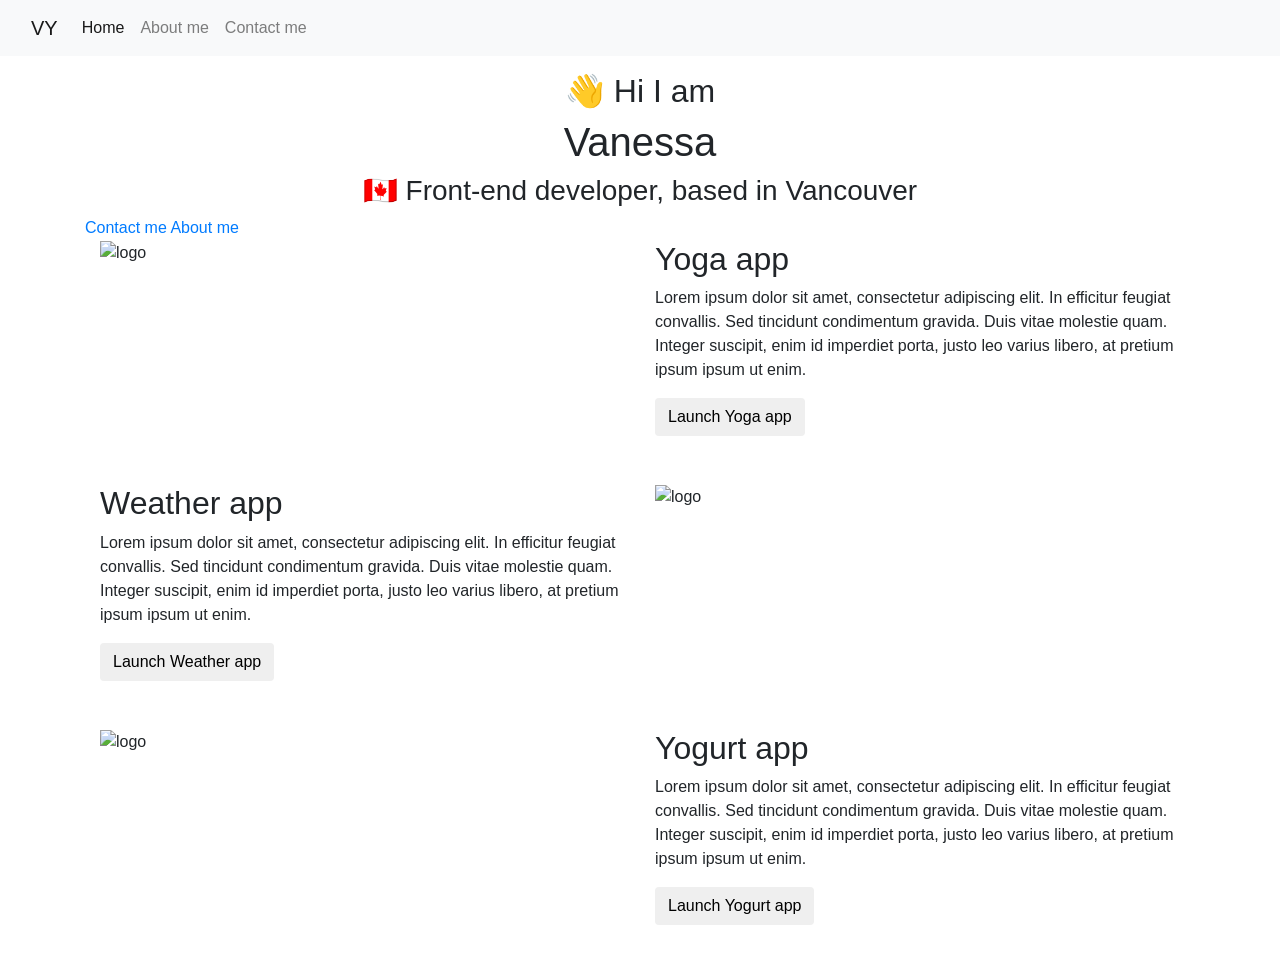
==== index.html @ 0da44477 "initial commit" ====
<!DOCTYPE html>
<html lang="en">
  <head>
    <meta charset="UTF-8" />
    <meta http-equiv="X-UA-Compatible" content="IE=edge" />
    <meta name="viewport" content="width=device-width, initial-scale=1.0" />
    <title>Vanessa</title>
    <link
      rel="stylesheet"
      href="https://maxcdn.bootstrapcdn.com/bootstrap/4.0.0/css/bootstrap.min.css"
      integrity="sha384-Gn5384xqQ1aoWXA+058RXPxPg6fy4IWvTNh0E263XmFcJlSAwiGgFAW/dAiS6JXm"
      crossorigin="anonymous"
    />
    <script
      src="https://code.jquery.com/jquery-3.2.1.slim.min.js"
      integrity="sha384-KJ3o2DKtIkvYIK3UENzmM7KCkRr/rE9/Qpg6aAZGJwFDMVNA/GpGFF93hXpG5KkN"
      crossorigin="anonymous"
    ></script>
    <script
      src="https://cdnjs.cloudflare.com/ajax/libs/popper.js/1.12.9/umd/popper.min.js"
      integrity="sha384-ApNbgh9B+Y1QKtv3Rn7W3mgPxhU9K/ScQsAP7hUibX39j7fakFPskvXusvfa0b4Q"
      crossorigin="anonymous"
    ></script>
    <script
      src="https://maxcdn.bootstrapcdn.com/bootstrap/4.0.0/js/bootstrap.min.js"
      integrity="sha384-JZR6Spejh4U02d8jOt6vLEHfe/JQGiRRSQQxSfFWpi1MquVdAyjUar5+76PVCmYl"
      crossorigin="anonymous"
    ></script>
    <link rel="stylesheet" href="style.css" />
  </head>
  <body>
    <nav class="navbar navbar-expand-lg navbar-light bg-light">
      <div class="container-fluid">
        <a class="navbar-brand" href="#">VY</a>
        <button
          class="navbar-toggler"
          type="button"
          data-bs-toggle="collapse"
          data-bs-target="#navbarNav"
          aria-controls="navbarNav"
          aria-expanded="false"
          aria-label="Toggle navigation"
        >
          <span class="navbar-toggler-icon"></span>
        </button>
        <div class="collapse navbar-collapse" id="navbarNav">
          <ul class="navbar-nav">
            <li class="nav-item">
              <a class="nav-link active" aria-current="page" href="/">Home</a>
            </li>
            <li class="nav-item">
              <a class="nav-link" href="/about.html">About me</a>
            </li>
            <li class="nav-item">
              <a class="nav-link" href="/about.html#contact"">Contact me</a>
            </li>
          </ul>
        </div>
      </div>
    </nav>
    <div class="container mt-3">
      <h2 class="text-center">👋 Hi I am</h2>
      <h1 class="text-center">Vanessa</h1>
      <h3 class="text-center">
        🇨🇦 Front-end developer, based in Vancouver
      </h3>
      <div class="navigation-links">
        <a href="about.html#contact" class="contact-link">Contact me</a>
        <a href="about.html" class="about-link">About me</a>
      </div>

      <div class="container">
        <div class="row mb-5">
          <div class="col-md-6">
            <img src="images/yoga.png" class="img-fluid" alt="logo" />
          </div>
          <div class="col-md-6">
            <h2>Yoga app</h2>
            <p class="text-left">
              Lorem ipsum dolor sit amet, consectetur adipiscing elit. In
              efficitur feugiat convallis. Sed tincidunt condimentum gravida. Duis
              vitae molestie quam. Integer suscipit, enim id imperdiet porta,
              justo leo varius libero, at pretium ipsum ipsum ut enim.
            </p>
            <button class="btn contact-link">Launch Yoga app</button>
          </div>
        </div>
        <div class="row mt-5 mb-5">
          <div class="col-md-6">
            <h2>Weather app</h2>
            <p class="text-left">
              Lorem ipsum dolor sit amet, consectetur adipiscing elit. In
              efficitur feugiat convallis. Sed tincidunt condimentum gravida. Duis
              vitae molestie quam. Integer suscipit, enim id imperdiet porta,
              justo leo varius libero, at pretium ipsum ipsum ut enim.
            </p>
            <button class="btn contact-link">Launch Weather app</button>
          </div>
          <div class="col-md-6">
            <img src="images/weather.png" class="img-fluid" alt="logo" />
          </div>
        </div>
        <div class="row mt-5 mb-5">
          <div class="col-md-6">
            <img src="images/yogurt.png" class="img-fluid" alt="logo" />
          </div>
          <div class="col-md-6">
            <h2>Yogurt app</h2>
            <p class="text-left">
              Lorem ipsum dolor sit amet, consectetur adipiscing elit. In
              efficitur feugiat convallis. Sed tincidunt condimentum gravida. Duis
              vitae molestie quam. Integer suscipit, enim id imperdiet porta,
              justo leo varius libero, at pretium ipsum ipsum ut enim.
            </p>
            <button class="btn contact-link">Launch Yogurt app</button>
          </div>
        </div>
      </div>
    </div>
  </body>
</html>
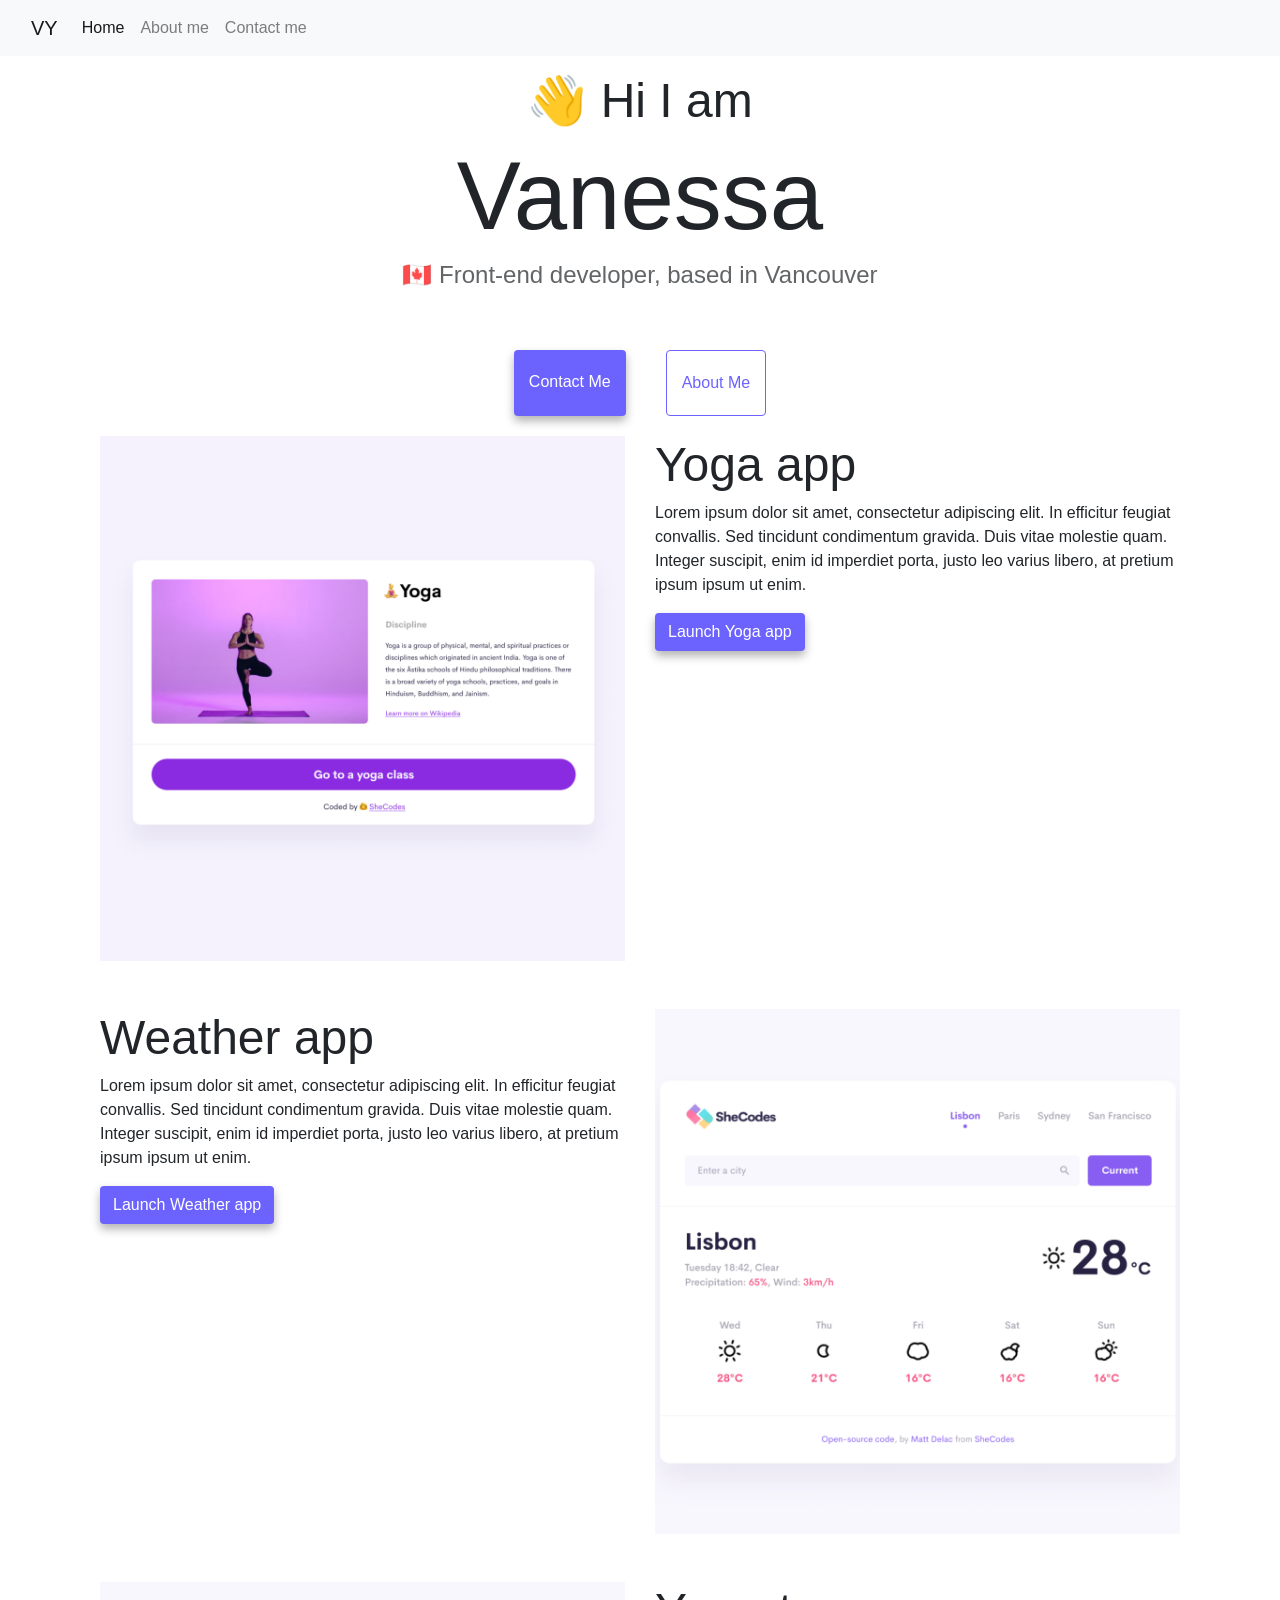
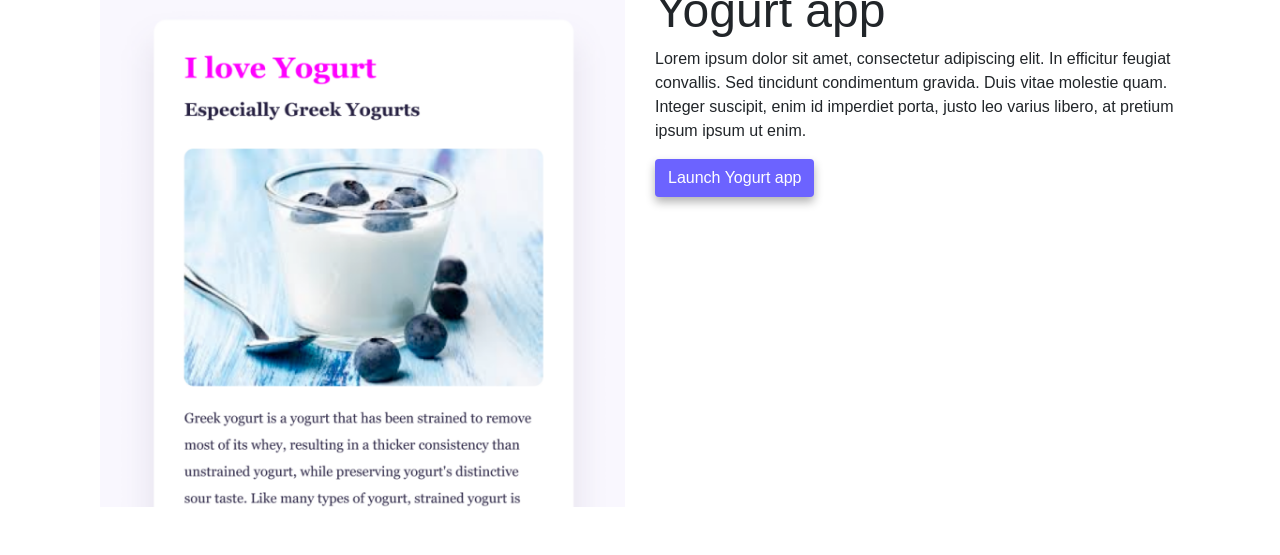
==== commit 9d46d881: "complete project migration" ====
--- a/index.html
+++ b/index.html
@@ -26,7 +26,7 @@
       integrity="sha384-JZR6Spejh4U02d8jOt6vLEHfe/JQGiRRSQQxSfFWpi1MquVdAyjUar5+76PVCmYl"
       crossorigin="anonymous"
     ></script>
-    <link rel="stylesheet" href="style.css" />
+    <link rel="stylesheet" href="css/styles.css" />
   </head>
   <body>
     <nav class="navbar navbar-expand-lg navbar-light bg-light">
--- a/css/styles.css
+++ b/css/styles.css
@@ -0,0 +1,85 @@
+:root {
+  --primary-color: #6c63ff;
+  --secondary-color: #f5f2fe;
+  --box-shadow: 0 5px 10px rgba(0, 0, 0, 0.3);
+}
+
+body {
+  /* margin: 60px auto; */
+  /* max-width: 800px; */
+}
+
+h1 {
+  font-size: 96px;
+}
+
+h2 {
+  font-size: 48px;
+}
+
+h3 {
+  font-size: 24px;
+  opacity: 0.7;
+}
+
+p {
+  border-radius: 4px;
+  font-size: 16px;
+  line-height: 1.5;
+}
+
+.navigation-links {
+  display: flex;
+  margin-top: 40px;
+  justify-content: center;
+}
+
+.navigation-links a {
+  margin: 20px;
+  border-radius: 4px;
+  padding: 20px 15px;
+  text-decoration: none;
+  text-transform: capitalize;
+}
+
+.contact-link {
+  background: var(--primary-color);
+  box-shadow: var(--box-shadow);
+  color: white;
+}
+
+.about-link {
+  color: var(--primary-color);
+  border: 1px solid var(--primary-color);
+}
+
+.homepage-link {
+  color: var(--primary-color);
+  text-align: center;
+  display: block;
+}
+
+.about-paragraphs {
+  display: flex;
+  margin: 30px 0;
+}
+
+.about-paragraphs p {
+  margin: 10px;
+}
+
+.email-link {
+  display: flex;
+  justify-content: center;
+  color: var(--primary-color);
+  font-size: 28px;
+  text-decoration: none;
+}
+
+.email-link:hover {
+  text-decoration: underline;
+}
+
+.shadow {
+  box-shadow: 0 0.5rem 1rem rgba(0, 0, 0, 0.15);
+}
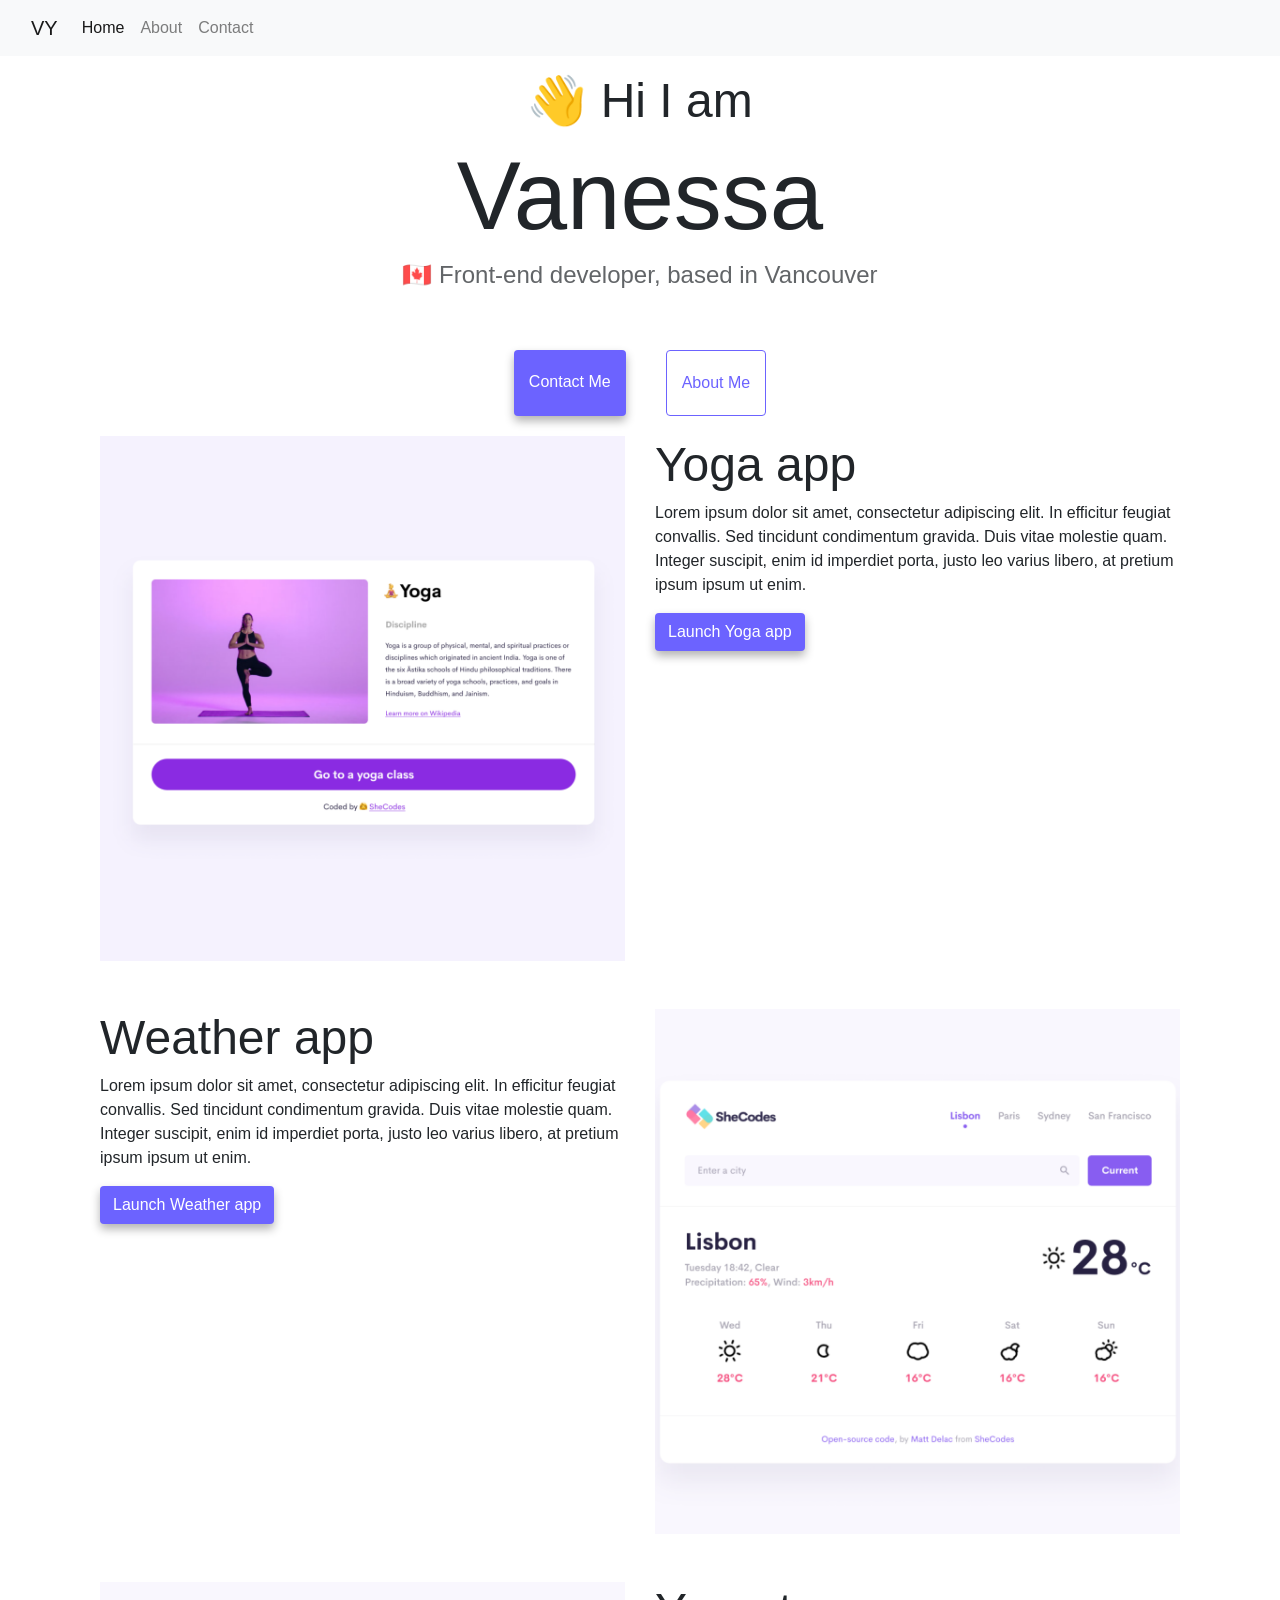
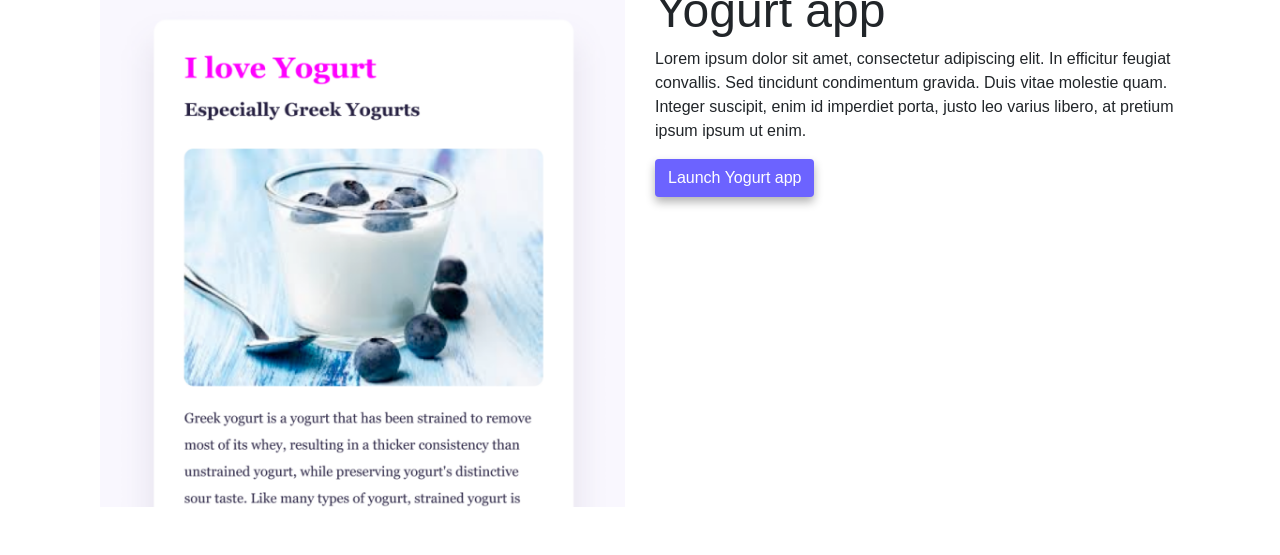
==== commit c6467000: "add SEO" ====
--- a/index.html
+++ b/index.html
@@ -3,24 +3,14 @@
   <head>
     <meta charset="UTF-8" />
     <meta http-equiv="X-UA-Compatible" content="IE=edge" />
-    <meta name="viewport" content="width=device-width, initial-scale=1.0" />
-    <title>Vanessa</title>
+    <meta name="description" content="Welcome to Vanessa's protfolio project, developed for SheCodes." />
+    <title>Vanessa's Portfolio</title>
     <link
       rel="stylesheet"
       href="https://maxcdn.bootstrapcdn.com/bootstrap/4.0.0/css/bootstrap.min.css"
       integrity="sha384-Gn5384xqQ1aoWXA+058RXPxPg6fy4IWvTNh0E263XmFcJlSAwiGgFAW/dAiS6JXm"
       crossorigin="anonymous"
     />
-    <script
-      src="https://code.jquery.com/jquery-3.2.1.slim.min.js"
-      integrity="sha384-KJ3o2DKtIkvYIK3UENzmM7KCkRr/rE9/Qpg6aAZGJwFDMVNA/GpGFF93hXpG5KkN"
-      crossorigin="anonymous"
-    ></script>
-    <script
-      src="https://cdnjs.cloudflare.com/ajax/libs/popper.js/1.12.9/umd/popper.min.js"
-      integrity="sha384-ApNbgh9B+Y1QKtv3Rn7W3mgPxhU9K/ScQsAP7hUibX39j7fakFPskvXusvfa0b4Q"
-      crossorigin="anonymous"
-    ></script>
     <script
       src="https://maxcdn.bootstrapcdn.com/bootstrap/4.0.0/js/bootstrap.min.js"
       integrity="sha384-JZR6Spejh4U02d8jOt6vLEHfe/JQGiRRSQQxSfFWpi1MquVdAyjUar5+76PVCmYl"
@@ -49,10 +39,10 @@
               <a class="nav-link active" aria-current="page" href="/">Home</a>
             </li>
             <li class="nav-item">
-              <a class="nav-link" href="/about.html">About me</a>
+              <a class="nav-link" href="/about.html">About</a>
             </li>
             <li class="nav-item">
-              <a class="nav-link" href="/about.html#contact"">Contact me</a>
+              <a class="nav-link" href="/about.html#contact">Contact</a>
             </li>
           </ul>
         </div>
@@ -72,7 +62,7 @@
       <div class="container">
         <div class="row mb-5">
           <div class="col-md-6">
-            <img src="images/yoga.png" class="img-fluid" alt="logo" />
+            <img src="images/yoga.png" class="img-fluid" alt="yoga project photo" />
           </div>
           <div class="col-md-6">
             <h2>Yoga app</h2>
@@ -97,12 +87,12 @@
             <button class="btn contact-link">Launch Weather app</button>
           </div>
           <div class="col-md-6">
-            <img src="images/weather.png" class="img-fluid" alt="logo" />
+            <img src="images/weather.png" class="img-fluid" alt="weather project photo" />
           </div>
         </div>
         <div class="row mt-5 mb-5">
           <div class="col-md-6">
-            <img src="images/yogurt.png" class="img-fluid" alt="logo" />
+            <img src="images/yogurt.png" class="img-fluid" alt="yogurt project photo" />
           </div>
           <div class="col-md-6">
             <h2>Yogurt app</h2>
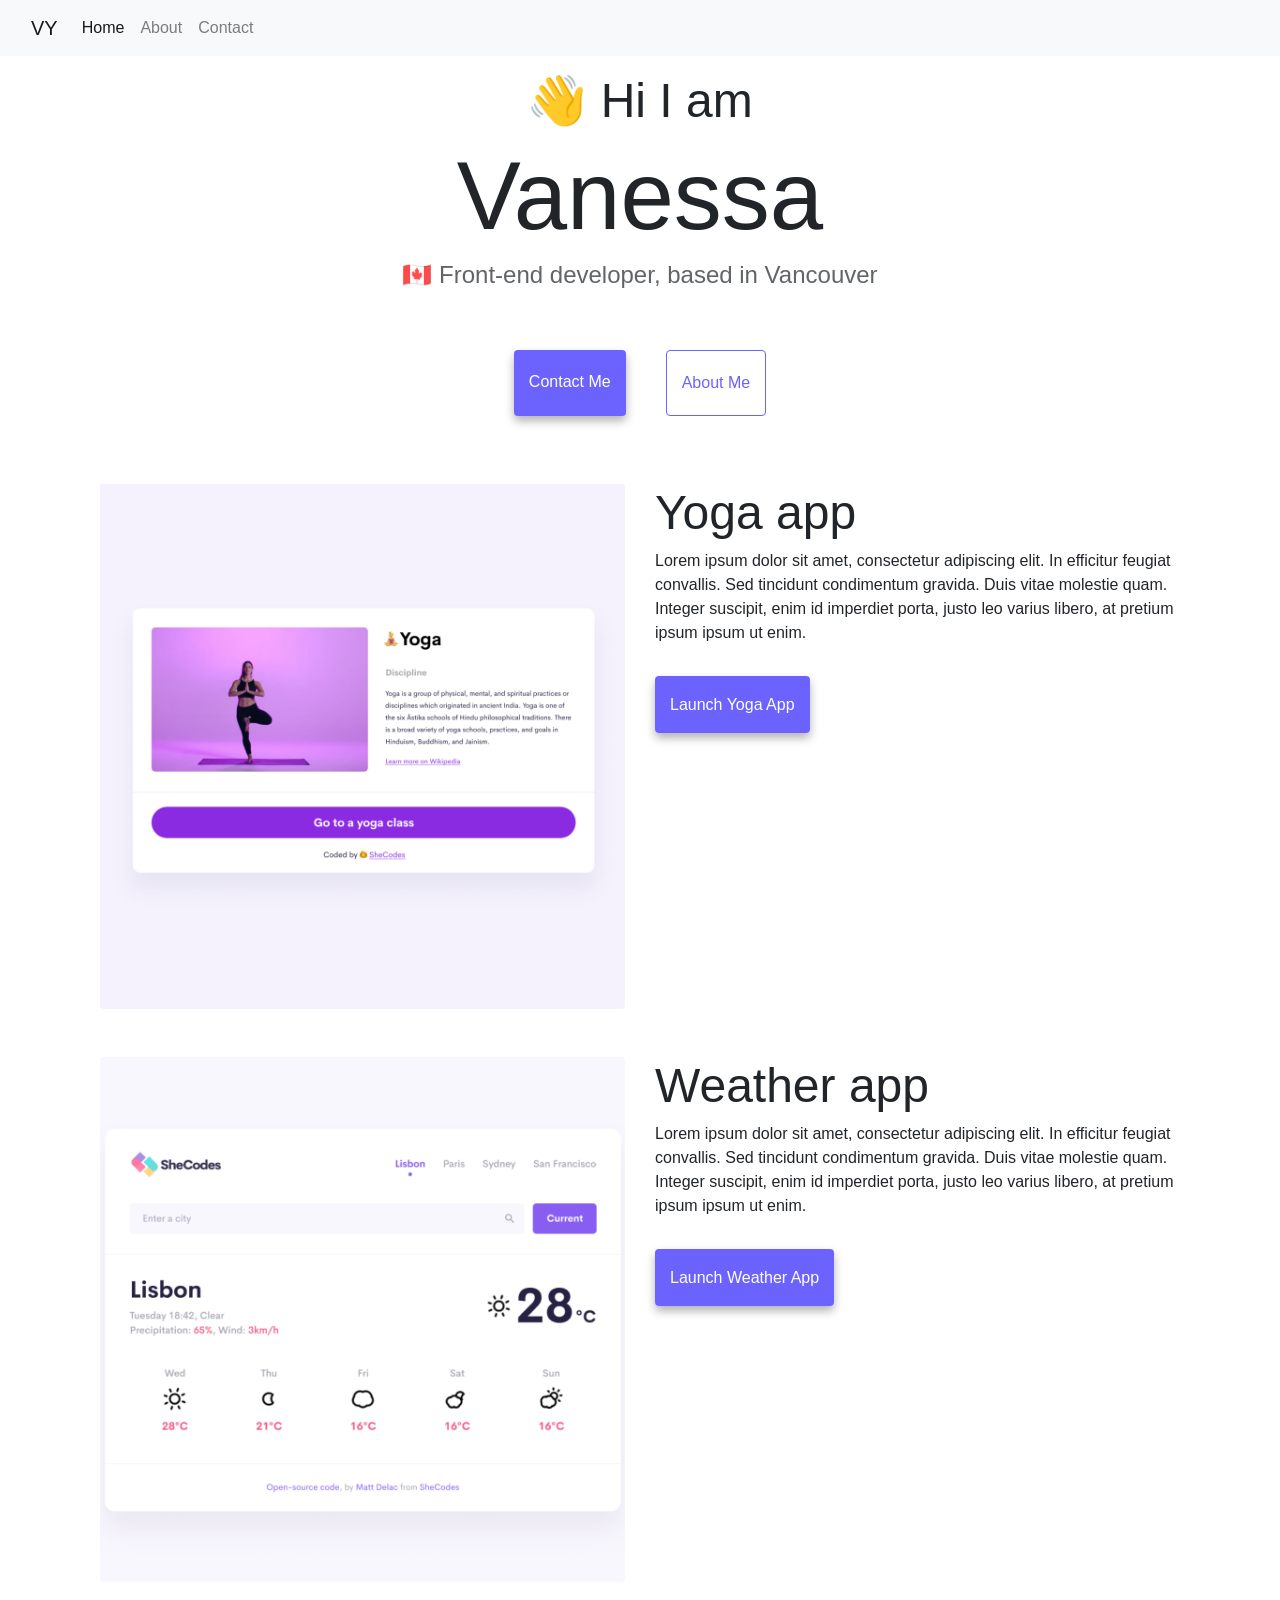
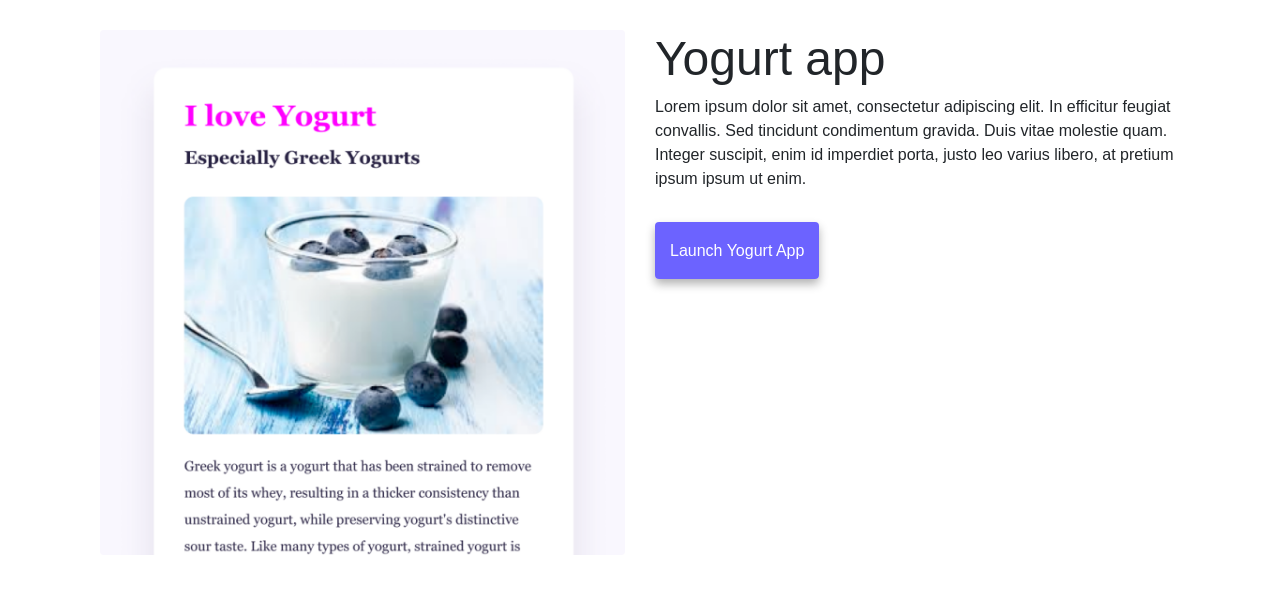
==== commit d522a8ae: "update responsiveness" ====
--- a/index.html
+++ b/index.html
@@ -54,55 +54,61 @@
       <h3 class="text-center">
         🇨🇦 Front-end developer, based in Vancouver
       </h3>
-      <div class="navigation-links">
+      <div class="navigation-links mb-5">
         <a href="about.html#contact" class="contact-link">Contact me</a>
         <a href="about.html" class="about-link">About me</a>
       </div>
 
       <div class="container">
         <div class="row mb-5">
-          <div class="col-md-6">
-            <img src="images/yoga.png" class="img-fluid" alt="yoga project photo" />
+          <div class="col-sm-6">
+            <img src="images/yoga.png" class="img-fluid rounded d-none d-sm-block" alt="yoga project photo" />
           </div>
-          <div class="col-md-6">
+          <div class="col-sm-6 justify-content-sm-center">
             <h2>Yoga app</h2>
-            <p class="text-left">
+            <p>
               Lorem ipsum dolor sit amet, consectetur adipiscing elit. In
               efficitur feugiat convallis. Sed tincidunt condimentum gravida. Duis
               vitae molestie quam. Integer suscipit, enim id imperdiet porta,
               justo leo varius libero, at pretium ipsum ipsum ut enim.
             </p>
-            <button class="btn contact-link">Launch Yoga app</button>
+            <div class="mt-5">
+              <a href="#" class="primary-link project-link">Launch Yoga app</a>
+            </div>
           </div>
         </div>
         <div class="row mt-5 mb-5">
-          <div class="col-md-6">
+          <div class="col-sm-6">
+            <img src="images/weather.png" class="img-fluid rounded d-none d-sm-block" alt="weather project photo" />
+          </div>
+          <div class="col-sm-6">
             <h2>Weather app</h2>
-            <p class="text-left">
+            <p>
               Lorem ipsum dolor sit amet, consectetur adipiscing elit. In
               efficitur feugiat convallis. Sed tincidunt condimentum gravida. Duis
               vitae molestie quam. Integer suscipit, enim id imperdiet porta,
               justo leo varius libero, at pretium ipsum ipsum ut enim.
             </p>
-            <button class="btn contact-link">Launch Weather app</button>
-          </div>
-          <div class="col-md-6">
-            <img src="images/weather.png" class="img-fluid" alt="weather project photo" />
+            <div class="mt-5">
+              <a href="#" class="primary-link project-link">Launch Weather app</a>
+            </div>
           </div>
         </div>
         <div class="row mt-5 mb-5">
-          <div class="col-md-6">
-            <img src="images/yogurt.png" class="img-fluid" alt="yogurt project photo" />
+          <div class="col-sm-6">
+            <img src="images/yogurt.png" class="img-fluid rounded d-none d-sm-block" alt="yogurt project photo" />
           </div>
-          <div class="col-md-6">
+          <div class="col-sm-6">
             <h2>Yogurt app</h2>
-            <p class="text-left">
+            <p>
               Lorem ipsum dolor sit amet, consectetur adipiscing elit. In
               efficitur feugiat convallis. Sed tincidunt condimentum gravida. Duis
               vitae molestie quam. Integer suscipit, enim id imperdiet porta,
               justo leo varius libero, at pretium ipsum ipsum ut enim.
             </p>
-            <button class="btn contact-link">Launch Yogurt app</button>
+            <div class="mt-5">
+              <a href="#" class="primary-link project-link">Launch Yogurt app</a>
+            </div>
           </div>
         </div>
       </div>
--- a/css/styles.css
+++ b/css/styles.css
@@ -2,11 +2,6 @@
   --primary-color: #6c63ff;
   --secondary-color: #f5f2fe;
   --box-shadow: 0 5px 10px rgba(0, 0, 0, 0.3);
-}
-
-body {
-  /* margin: 60px auto; */
-  /* max-width: 800px; */
 }
 
 h1 {
@@ -26,6 +21,7 @@
   border-radius: 4px;
   font-size: 16px;
   line-height: 1.5;
+  margin-bottom: 1rem;
 }
 
 .navigation-links {
@@ -83,3 +79,28 @@
 .shadow {
   box-shadow: 0 0.5rem 1rem rgba(0, 0, 0, 0.15);
 }
+
+@media (max-width: 576px) {
+  h2 {
+    font-size: 32px;
+    text-align: center;
+  }
+  p {
+    text-align: center;
+  }
+  .project-link {
+    display: block;
+    text-align: center;
+    margin: 0 20px;
+  }
+}
+
+.primary-link {
+  border-radius: 4px;
+  padding: 20px 15px;
+  text-decoration: none;
+  text-transform: capitalize;
+  background: var(--primary-color);
+  box-shadow: var(--box-shadow);
+  color: white;
+}
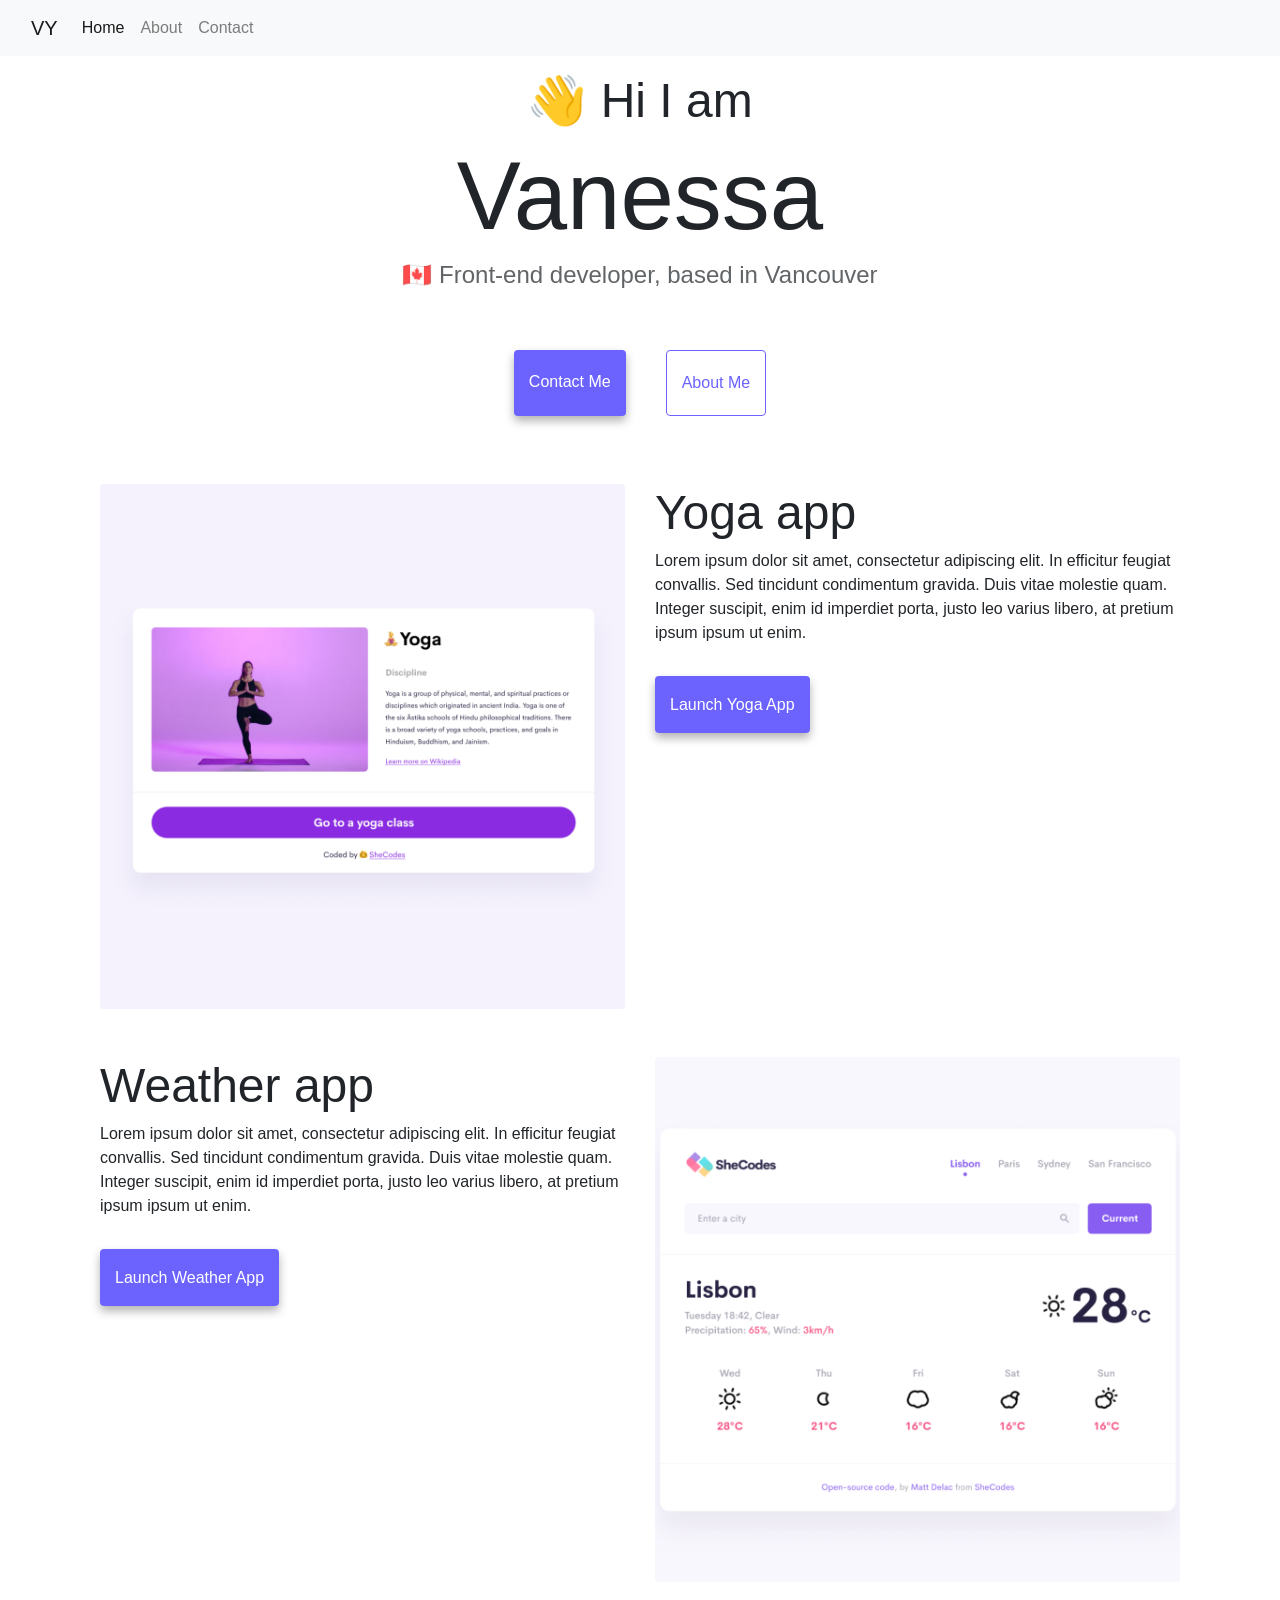
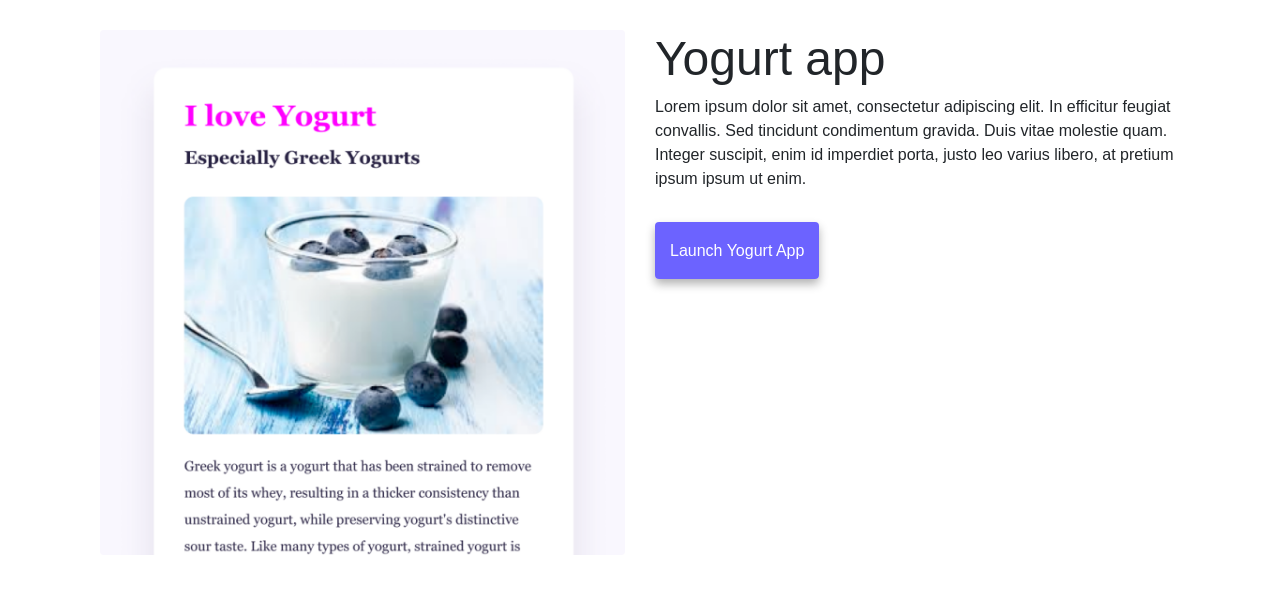
==== commit d493f46f: "fix weather column direction" ====
--- a/index.html
+++ b/index.html
@@ -79,9 +79,6 @@
         </div>
         <div class="row mt-5 mb-5">
           <div class="col-sm-6">
-            <img src="images/weather.png" class="img-fluid rounded d-none d-sm-block" alt="weather project photo" />
-          </div>
-          <div class="col-sm-6">
             <h2>Weather app</h2>
             <p>
               Lorem ipsum dolor sit amet, consectetur adipiscing elit. In
@@ -92,6 +89,9 @@
             <div class="mt-5">
               <a href="#" class="primary-link project-link">Launch Weather app</a>
             </div>
+          </div>
+          <div class="col-sm-6">
+            <img src="images/weather.png" class="img-fluid rounded d-none d-sm-block" alt="weather project photo" />
           </div>
         </div>
         <div class="row mt-5 mb-5">
